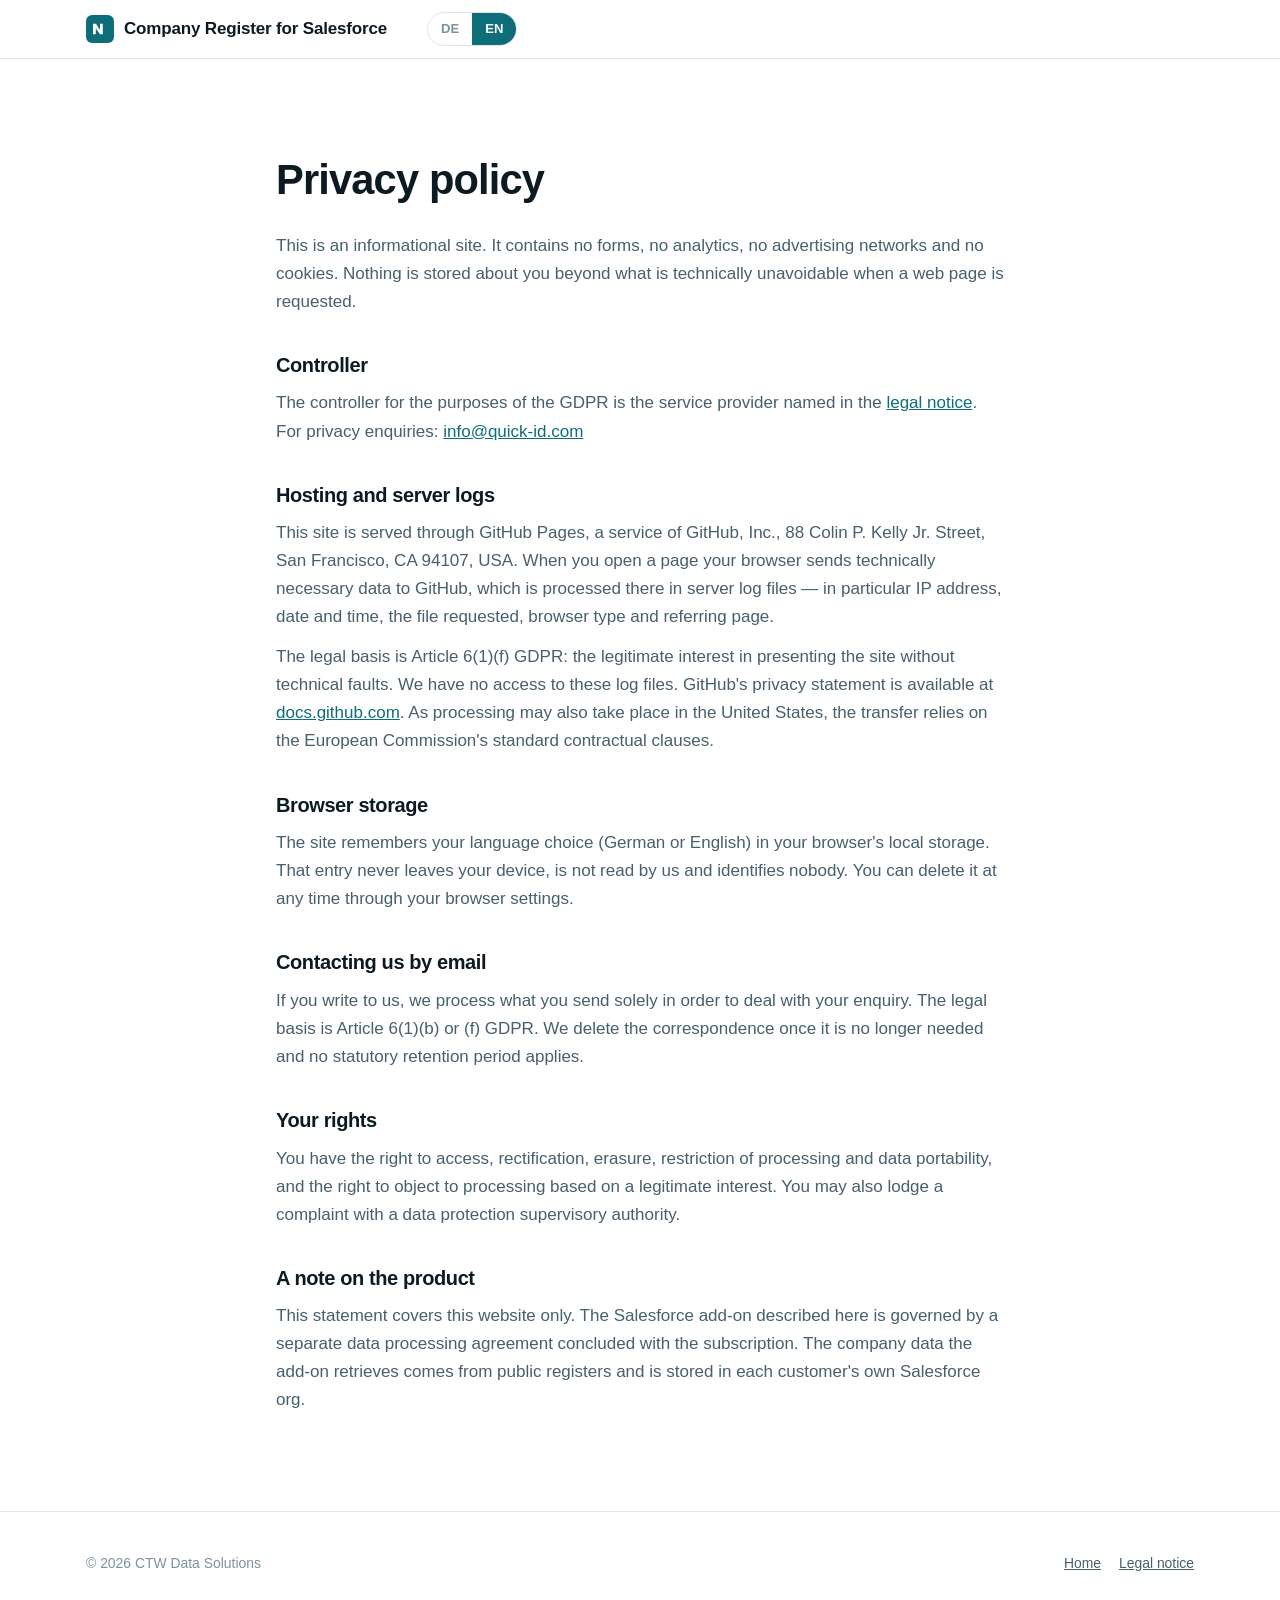
==== datenschutz.html @ 54452b5a "Produktseite: Handelsregister für Salesforce Statische Vertriebs- und Produktseite, Deutsch und Engl" ====
<!doctype html>
<html lang="de" data-lang="de">
<head>
<meta charset="utf-8">
<meta name="viewport" content="width=device-width, initial-scale=1">
<title>Datenschutz</title>
<meta name="description" content="Datenschutzerklärung.">
<meta name="robots" content="noindex">
<link rel="stylesheet" href="styles.css">
<link rel="icon" href="data:image/svg+xml,<svg xmlns='http://www.w3.org/2000/svg' viewBox='0 0 32 32'><rect width='32' height='32' rx='7' fill='%230d6e7a'/><path d='M8 22V10h3.4l4.6 7.2V10h3.2v12h-3.3L11.2 15v7z' fill='white'/></svg>">
<script>
  (function () {
    var lang = 'de';
    try {
      var saved = localStorage.getItem('nd-lang');
      if (saved === 'de' || saved === 'en') lang = saved;
      else if (!/^de/i.test(navigator.language || '')) lang = 'en';
    } catch (e) { /* blocked storage — keep the default */ }
    document.documentElement.setAttribute('data-lang', lang);
    document.documentElement.setAttribute('lang', lang);
  })();
</script>
</head>
<body>

<header>
  <nav class="nav">
    <a class="brand" href="index.html">
      <svg width="28" height="28" viewBox="0 0 32 32" aria-hidden="true">
        <rect width="32" height="32" rx="7" fill="#0d6e7a"/>
        <path d="M8 22V10h3.4l4.6 7.2V10h3.2v12h-3.3L11.2 15v7z" fill="#fff"/>
      </svg>
      <span data-lang="de">Handelsregister für Salesforce</span>
      <span data-lang="en">Company Register for Salesforce</span>
    </a>
    <div class="nav-actions">
      <div class="lang" role="group" aria-label="Sprache / Language">
        <button type="button" data-set-lang="de" aria-pressed="true">DE</button>
        <button type="button" data-set-lang="en" aria-pressed="false">EN</button>
      </div>
    </div>
  </nav>
</header>

<main>
<section>
  <div class="wrap legal">

    <h1><span data-lang="de">Datenschutzerklärung</span><span data-lang="en">Privacy policy</span></h1>

    <p>
      <span data-lang="de">Diese Seite ist eine reine Informationsseite. Sie enthält keine Formulare, keine Analysewerkzeuge, keine Werbenetzwerke und keine Cookies. Es werden keine Daten von Ihnen gespeichert, die über das hinausgehen, was beim Abruf einer Webseite technisch anfällt.</span>
      <span data-lang="en">This is an informational site. It contains no forms, no analytics, no advertising networks and no cookies. Nothing is stored about you beyond what is technically unavoidable when a web page is requested.</span>
    </p>

    <h2><span data-lang="de">Verantwortlicher</span><span data-lang="en">Controller</span></h2>
    <p>
      <span data-lang="de">Verantwortlich im Sinne der DSGVO ist der im <a href="impressum.html">Impressum</a> genannte Diensteanbieter. Kontakt in Datenschutzfragen:</span>
      <span data-lang="en">The controller for the purposes of the GDPR is the service provider named in the <a href="impressum.html">legal notice</a>. For privacy enquiries:</span>
      <a href="mailto:info@quick-id.com">info@quick-id.com</a>
    </p>

    <h2><span data-lang="de">Hosting und Server-Logfiles</span><span data-lang="en">Hosting and server logs</span></h2>
    <p>
      <span data-lang="de">Diese Seite wird über GitHub Pages bereitgestellt, einen Dienst der GitHub, Inc., 88 Colin P. Kelly Jr. Street, San Francisco, CA 94107, USA. Beim Abruf übermittelt Ihr Browser technisch notwendige Daten an GitHub, die dort in Server-Logfiles verarbeitet werden — insbesondere IP-Adresse, Datum und Uhrzeit, abgerufene Datei, Browsertyp und übermittelnde Seite.</span>
      <span data-lang="en">This site is served through GitHub Pages, a service of GitHub, Inc., 88 Colin P. Kelly Jr. Street, San Francisco, CA 94107, USA. When you open a page your browser sends technically necessary data to GitHub, which is processed there in server log files — in particular IP address, date and time, the file requested, browser type and referring page.</span>
    </p>
    <p>
      <span data-lang="de">Rechtsgrundlage ist Art. 6 Abs. 1 lit. f DSGVO: das berechtigte Interesse an einer technisch fehlerfreien Darstellung. Wir haben auf diese Logfiles keinen Zugriff. Die Datenschutzerklärung von GitHub ist unter <a href="https://docs.github.com/site-policy/privacy-policies/github-privacy-statement" target="_blank" rel="noopener">docs.github.com</a> abrufbar. Da die Verarbeitung auch in den USA stattfinden kann, stützt sich die Übermittlung auf die Standardvertragsklauseln der Europäischen Kommission.</span>
      <span data-lang="en">The legal basis is Article 6(1)(f) GDPR: the legitimate interest in presenting the site without technical faults. We have no access to these log files. GitHub's privacy statement is available at <a href="https://docs.github.com/site-policy/privacy-policies/github-privacy-statement" target="_blank" rel="noopener">docs.github.com</a>. As processing may also take place in the United States, the transfer relies on the European Commission's standard contractual clauses.</span>
    </p>

    <h2><span data-lang="de">Speicherung im Browser</span><span data-lang="en">Browser storage</span></h2>
    <p>
      <span data-lang="de">Die Seite merkt sich Ihre Sprachwahl (Deutsch oder Englisch) im lokalen Speicher Ihres Browsers. Dieser Eintrag verlässt Ihr Gerät nicht, wird von uns nicht ausgelesen und lässt keinen Rückschluss auf Ihre Person zu. Sie können ihn jederzeit über die Einstellungen Ihres Browsers löschen.</span>
      <span data-lang="en">The site remembers your language choice (German or English) in your browser's local storage. That entry never leaves your device, is not read by us and identifies nobody. You can delete it at any time through your browser settings.</span>
    </p>

    <h2><span data-lang="de">Kontaktaufnahme per E-Mail</span><span data-lang="en">Contacting us by email</span></h2>
    <p>
      <span data-lang="de">Wenn Sie uns schreiben, verarbeiten wir Ihre Angaben ausschließlich zur Bearbeitung Ihrer Anfrage. Rechtsgrundlage ist Art. 6 Abs. 1 lit. b bzw. lit. f DSGVO. Wir löschen die Korrespondenz, sobald sie nicht mehr erforderlich ist und keine gesetzlichen Aufbewahrungsfristen entgegenstehen.</span>
      <span data-lang="en">If you write to us, we process what you send solely in order to deal with your enquiry. The legal basis is Article 6(1)(b) or (f) GDPR. We delete the correspondence once it is no longer needed and no statutory retention period applies.</span>
    </p>

    <h2><span data-lang="de">Ihre Rechte</span><span data-lang="en">Your rights</span></h2>
    <p>
      <span data-lang="de">Sie haben das Recht auf Auskunft, Berichtigung, Löschung, Einschränkung der Verarbeitung, Datenübertragbarkeit sowie Widerspruch gegen eine Verarbeitung, die auf einem berechtigten Interesse beruht. Außerdem können Sie sich bei einer Datenschutzaufsichtsbehörde beschweren.</span>
      <span data-lang="en">You have the right to access, rectification, erasure, restriction of processing and data portability, and the right to object to processing based on a legitimate interest. You may also lodge a complaint with a data protection supervisory authority.</span>
    </p>

    <h2><span data-lang="de">Hinweis zum Produkt</span><span data-lang="en">A note on the product</span></h2>
    <p>
      <span data-lang="de">Diese Erklärung betrifft ausschließlich diese Webseite. Für das hier beschriebene Salesforce-Add-on gilt eine eigene Vereinbarung zur Auftragsverarbeitung, die mit dem Abonnement geschlossen wird. Die über das Add-on abgerufenen Unternehmensdaten stammen aus öffentlichen Registern und werden in der Salesforce-Organisation des jeweiligen Kunden gespeichert.</span>
      <span data-lang="en">This statement covers this website only. The Salesforce add-on described here is governed by a separate data processing agreement concluded with the subscription. The company data the add-on retrieves comes from public registers and is stored in each customer's own Salesforce org.</span>
    </p>

  </div>
</section>
</main>

<footer>
  <div class="wrap">
    <div>
      <span data-lang="de">© <span class="year">2026</span> CTW Data Solutions</span>
      <span data-lang="en">© <span class="year">2026</span> CTW Data Solutions</span>
    </div>
    <div class="footer-links">
      <a href="index.html"><span data-lang="de">Startseite</span><span data-lang="en">Home</span></a>
      <a href="impressum.html"><span data-lang="de">Impressum</span><span data-lang="en">Legal notice</span></a>
    </div>
  </div>
</footer>

<script src="app.js"></script>
</body>
</html>
---- styles.css ----
/* ---------------------------------------------------------------
   Company Register for Salesforce — marketing site
   Self-contained: no external fonts, no CDN, no build step.
   --------------------------------------------------------------- */

:root {
  --ink: #0c1b22;
  --ink-soft: #46606c;
  --ink-faint: #7b929c;
  --bg: #ffffff;
  --bg-alt: #f3f7f8;
  --bg-deep: #0c2730;
  --line: #dde7ea;
  --brand: #0d6e7a;
  --brand-strong: #0a545e;
  --brand-tint: #e3f2f3;
  --accent: #d98324;
  --shadow: 0 1px 2px rgba(12, 39, 48, .06), 0 12px 32px rgba(12, 39, 48, .09);
  --shadow-lg: 0 2px 4px rgba(12, 39, 48, .06), 0 28px 60px rgba(12, 39, 48, .16);
  --radius: 14px;
  --maxw: 1140px;
}

@media (prefers-color-scheme: dark) {
  :root:not([data-theme="light"]) {
    --ink: #e8f1f3;
    --ink-soft: #a7bfc7;
    --ink-faint: #7d96a0;
    --bg: #0b171c;
    --bg-alt: #101f26;
    --bg-deep: #081317;
    --line: #1e343d;
    --brand: #4fc3cf;
    --brand-strong: #7adbe5;
    --brand-tint: #11303a;
    --shadow: 0 1px 2px rgba(0, 0, 0, .4), 0 12px 32px rgba(0, 0, 0, .45);
    --shadow-lg: 0 2px 4px rgba(0, 0, 0, .4), 0 28px 60px rgba(0, 0, 0, .55);
  }
}

:root[data-theme="dark"] {
  --ink: #e8f1f3;
  --ink-soft: #a7bfc7;
  --ink-faint: #7d96a0;
  --bg: #0b171c;
  --bg-alt: #101f26;
  --bg-deep: #081317;
  --line: #1e343d;
  --brand: #4fc3cf;
  --brand-strong: #7adbe5;
  --brand-tint: #11303a;
  --shadow: 0 1px 2px rgba(0, 0, 0, .4), 0 12px 32px rgba(0, 0, 0, .45);
  --shadow-lg: 0 2px 4px rgba(0, 0, 0, .4), 0 28px 60px rgba(0, 0, 0, .55);
}

/* --- language switching -------------------------------------- */
:root[data-lang="de"] [data-lang="en"] { display: none !important; }
:root[data-lang="en"] [data-lang="de"] { display: none !important; }

/* --- base ----------------------------------------------------- */
* { box-sizing: border-box; }

html { scroll-behavior: smooth; scroll-padding-top: 84px; }

body {
  margin: 0;
  background: var(--bg);
  color: var(--ink);
  font-family: -apple-system, BlinkMacSystemFont, "Segoe UI", Roboto,
    "Helvetica Neue", Arial, sans-serif;
  font-size: 17px;
  line-height: 1.65;
  -webkit-font-smoothing: antialiased;
}

h1, h2, h3 { line-height: 1.18; letter-spacing: -.02em; margin: 0; }
h1 { font-size: clamp(2.1rem, 5.2vw, 3.4rem); font-weight: 760; }
h2 { font-size: clamp(1.55rem, 3.4vw, 2.3rem); font-weight: 720; }
h3 { font-size: 1.12rem; font-weight: 680; }
p { margin: 0; }

a { color: var(--brand); }

.wrap { max-width: var(--maxw); margin: 0 auto; padding: 0 16px; }

section { padding: 72px 0; }
@media (min-width: 760px) { section { padding: 96px 0; } }

.alt { background: var(--bg-alt); }

.eyebrow {
  font-size: .78rem;
  font-weight: 700;
  letter-spacing: .1em;
  text-transform: uppercase;
  color: var(--brand);
  margin-bottom: 14px;
}

.lead { font-size: 1.12rem; color: var(--ink-soft); max-width: 62ch; }

.section-head { max-width: 66ch; margin-bottom: 44px; }
.section-head p { margin-top: 14px; color: var(--ink-soft); }

/* --- header --------------------------------------------------- */
header {
  position: sticky;
  top: 0;
  z-index: 50;
  background: color-mix(in srgb, var(--bg) 88%, transparent);
  backdrop-filter: saturate(160%) blur(12px);
  border-bottom: 1px solid var(--line);
}

.nav {
  max-width: var(--maxw);
  margin: 0 auto;
  padding: 12px 16px;
  display: flex;
  align-items: center;
  gap: 18px;
}

.brand {
  display: flex;
  align-items: center;
  gap: 10px;
  font-weight: 700;
  color: var(--ink);
  text-decoration: none;
  letter-spacing: -.01em;
  white-space: nowrap;
}
.brand svg { flex: none; }

.nav-links {
  display: none;
  gap: 22px;
  margin-left: auto;
  font-size: .93rem;
}
.nav-links a { color: var(--ink-soft); text-decoration: none; }
.nav-links a:hover { color: var(--brand); }
@media (min-width: 900px) { .nav-links { display: flex; } }

.nav-actions { margin-left: auto; display: flex; align-items: center; gap: 10px; }
@media (min-width: 900px) { .nav-actions { margin-left: 22px; } }

.lang {
  display: inline-flex;
  border: 1px solid var(--line);
  border-radius: 999px;
  overflow: hidden;
  background: var(--bg);
}
.lang button {
  appearance: none;
  border: 0;
  background: transparent;
  color: var(--ink-faint);
  font: inherit;
  font-size: .82rem;
  font-weight: 650;
  padding: 5px 13px;
  cursor: pointer;
}
.lang button[aria-pressed="true"] { background: var(--brand); color: #fff; }

/* --- buttons -------------------------------------------------- */
.btn {
  display: inline-flex;
  align-items: center;
  justify-content: center;
  gap: 8px;
  padding: 12px 22px;
  border-radius: 999px;
  font-weight: 650;
  font-size: .98rem;
  text-decoration: none;
  border: 1px solid transparent;
  cursor: pointer;
  transition: transform .12s ease, box-shadow .12s ease;
}
.btn:hover { transform: translateY(-1px); }
.btn-primary { background: var(--brand); color: #fff; box-shadow: var(--shadow); }
.btn-primary:hover { background: var(--brand-strong); }
.btn-ghost { border-color: var(--line); color: var(--ink); background: var(--bg); }
.btn-sm { padding: 8px 16px; font-size: .88rem; }

/* --- hero ----------------------------------------------------- */
.hero {
  padding: 60px 0 0;
  background:
    radial-gradient(900px 420px at 15% -8%, var(--brand-tint), transparent 70%),
    radial-gradient(700px 360px at 92% 4%, var(--brand-tint), transparent 68%);
}
@media (min-width: 760px) { .hero { padding: 84px 0 0; } }

.hero h1 { margin-bottom: 20px; max-width: 16ch; }
.hero .lead { font-size: 1.2rem; }

.badge-row { display: flex; flex-wrap: wrap; gap: 8px; margin-bottom: 20px; }
.badge {
  display: inline-flex;
  align-items: center;
  gap: 7px;
  font-size: .78rem;
  font-weight: 650;
  letter-spacing: .02em;
  padding: 5px 12px;
  border-radius: 999px;
  background: var(--brand-tint);
  color: var(--brand-strong);
  border: 1px solid color-mix(in srgb, var(--brand) 22%, transparent);
}
.badge.neutral { background: transparent; color: var(--ink-faint); border-color: var(--line); }

.cta-row { display: flex; flex-wrap: wrap; gap: 12px; margin-top: 30px; }
.hero-note { margin-top: 16px; font-size: .9rem; color: var(--ink-faint); }

.hero-shot { margin-top: 52px; }

/* --- screenshot frame ----------------------------------------- */
.shot {
  border-radius: var(--radius);
  overflow: hidden;
  border: 1px solid var(--line);
  background: var(--bg-alt);
  box-shadow: var(--shadow);
}
.shot.big { box-shadow: var(--shadow-lg); }
.shot img { display: block; width: 100%; height: auto; }

.shot-bar {
  display: flex;
  align-items: center;
  gap: 6px;
  padding: 9px 13px;
  background: color-mix(in srgb, var(--bg-alt) 70%, var(--line));
  border-bottom: 1px solid var(--line);
}
.dot { width: 9px; height: 9px; border-radius: 50%; background: var(--ink-faint); opacity: .32; }
.shot-title {
  margin-left: 8px;
  font-size: .76rem;
  color: var(--ink-faint);
  font-weight: 600;
  overflow: hidden;
  text-overflow: ellipsis;
  white-space: nowrap;
}

figure { margin: 0; }
figcaption { margin-top: 12px; font-size: .88rem; color: var(--ink-faint); }

/* --- stats ---------------------------------------------------- */
.stats {
  display: grid;
  gap: 1px;
  grid-template-columns: 1fr;
  background: var(--line);
  border: 1px solid var(--line);
  border-radius: var(--radius);
  overflow: hidden;
  margin-top: 64px;
}
@media (min-width: 620px) { .stats { grid-template-columns: repeat(2, 1fr); } }
@media (min-width: 980px) { .stats { grid-template-columns: repeat(4, 1fr); } }

.stat { background: var(--bg); padding: 24px 22px; }
.stat b { display: block; font-size: 1.6rem; font-weight: 740; letter-spacing: -.02em; }
.stat span { display: block; margin-top: 6px; font-size: .9rem; color: var(--ink-soft); }

/* --- generic card grid ---------------------------------------- */
.grid { display: grid; gap: 18px; grid-template-columns: 1fr; }
@media (min-width: 680px) { .grid.cols-2 { grid-template-columns: repeat(2, 1fr); } }
@media (min-width: 760px) { .grid.cols-3 { grid-template-columns: repeat(3, 1fr); } }
@media (min-width: 680px) { .grid.cols-3 { grid-template-columns: repeat(2, 1fr); } }

.card {
  background: var(--bg);
  border: 1px solid var(--line);
  border-radius: var(--radius);
  padding: 26px 24px;
}
.card h3 { margin-bottom: 9px; }
.card p { color: var(--ink-soft); font-size: .97rem; }

.icon {
  width: 38px;
  height: 38px;
  border-radius: 10px;
  background: var(--brand-tint);
  color: var(--brand-strong);
  display: grid;
  place-items: center;
  margin-bottom: 16px;
}

/* --- feature rows --------------------------------------------- */
.feature { display: grid; gap: 36px; align-items: center; grid-template-columns: 1fr; }
.feature + .feature { margin-top: 88px; }
@media (min-width: 940px) {
  .feature { grid-template-columns: 0.85fr 1.15fr; gap: 56px; }
  /* Reordering alone is not enough: the tracks keep their widths, so the
     media would land in the narrow column. Swap the track sizes too. */
  .feature.flip { grid-template-columns: 1.15fr 0.85fr; }
  .feature.flip .feature-text { order: 2; }
  .feature.flip .feature-media { order: 1; }
}

.feature-text h3 {
  font-size: clamp(1.35rem, 2.6vw, 1.8rem);
  letter-spacing: -.02em;
  margin-bottom: 14px;
}
.feature-text p { color: var(--ink-soft); }
.feature-text ul { margin: 18px 0 0; padding: 0; list-style: none; }
.feature-text li {
  position: relative;
  padding-left: 26px;
  margin-bottom: 9px;
  font-size: .96rem;
  color: var(--ink-soft);
}
.feature-text li::before {
  content: "";
  position: absolute;
  left: 4px;
  top: .62em;
  width: 7px;
  height: 7px;
  border-radius: 2px;
  background: var(--brand);
}

.media-stack { display: grid; gap: 18px; }

/* --- steps ---------------------------------------------------- */
.steps { counter-reset: step; display: grid; gap: 18px; grid-template-columns: 1fr; }
@media (min-width: 820px) { .steps { grid-template-columns: repeat(3, 1fr); } }
.step { background: var(--bg); border: 1px solid var(--line); border-radius: var(--radius); padding: 26px 24px; }
.step::before {
  counter-increment: step;
  content: counter(step);
  display: grid;
  place-items: center;
  width: 32px;
  height: 32px;
  border-radius: 50%;
  background: var(--brand);
  color: #fff;
  font-weight: 700;
  font-size: .92rem;
  margin-bottom: 16px;
}
.step h3 { margin-bottom: 8px; }
.step p { color: var(--ink-soft); font-size: .96rem; }

/* --- dark band ------------------------------------------------ */
.band { background: var(--bg-deep); color: #e9f3f5; }
.band h2, .band h3 { color: #fff; }
.band p { color: #a9c3ca; }
.band .eyebrow { color: #68cfdb; }
.band .card { background: rgba(255, 255, 255, .045); border-color: rgba(255, 255, 255, .11); }
.band .card p { color: #a9c3ca; }
.band .icon { background: rgba(104, 207, 219, .16); color: #8fe0ea; }

/* --- faq ------------------------------------------------------ */
.faq { border-top: 1px solid var(--line); }
details {
  border-bottom: 1px solid var(--line);
  padding: 20px 0;
}
summary {
  cursor: pointer;
  font-weight: 650;
  list-style: none;
  display: flex;
  justify-content: space-between;
  gap: 18px;
  align-items: baseline;
}
summary::-webkit-details-marker { display: none; }
summary::after { content: "+"; color: var(--brand); font-weight: 700; font-size: 1.3rem; line-height: 1; }
details[open] summary::after { content: "\2013"; }
details p { margin-top: 12px; color: var(--ink-soft); max-width: 72ch; }

/* --- contact -------------------------------------------------- */
.contact-box {
  border: 1px solid var(--line);
  border-radius: var(--radius);
  background: var(--bg);
  padding: 40px 32px;
  text-align: center;
  box-shadow: var(--shadow);
}
.contact-box p { color: var(--ink-soft); margin: 14px auto 0; max-width: 54ch; }

/* --- footer --------------------------------------------------- */
footer {
  border-top: 1px solid var(--line);
  padding: 40px 0;
  font-size: .87rem;
  color: var(--ink-faint);
}
footer .wrap { display: grid; gap: 14px; }
@media (min-width: 760px) {
  footer .wrap { grid-template-columns: 1fr auto; align-items: center; }
}
footer a { color: var(--ink-soft); }

@media (prefers-reduced-motion: reduce) {
  html { scroll-behavior: auto; }
  .btn:hover { transform: none; }
}

/* --- narrow screens: keep the header on one line ---------------
   The product name is long in both languages and pushed the
   language switch and the call to action off-screen at 390px. */
@media (max-width: 719px) {
  .brand span { display: none; }
  .nav { gap: 12px; }
  .nav-actions { flex: none; }
  h1 { max-width: none; }
}

body { overflow-x: hidden; }

/* Some source screenshots end mid-content because the viewport did, which
   reads as a rendering fault. A fade at the bottom edge makes it read as
   "this continues below" instead. */
.shot.tall img {
  -webkit-mask-image: linear-gradient(to bottom, #000 88%, transparent 100%);
  mask-image: linear-gradient(to bottom, #000 88%, transparent 100%);
}

.footer-links { display: flex; flex-wrap: wrap; gap: 18px; }

/* --- legal pages ---------------------------------------------- */
.legal { max-width: 760px; }
.legal h1 { font-size: clamp(1.8rem, 4vw, 2.6rem); margin-bottom: 28px; }
.legal h2 { font-size: 1.25rem; margin: 38px 0 12px; }
.legal p, .legal li { color: var(--ink-soft); }
.legal p + p { margin-top: 12px; }
.legal address { font-style: normal; white-space: pre-line; }
.legal ul { padding-left: 22px; }
.legal li { margin-bottom: 8px; }

/* Marks every value still to be supplied. Delete this rule once the
   placeholders below are gone and it will be obvious if any remain. */
.todo {
  background: #fff3cd;
  color: #7a4e00;
  padding: 1px 7px;
  border-radius: 4px;
  font-weight: 650;
  white-space: nowrap;
}
:root[data-theme="dark"] .todo { background: #4a3708; color: #ffd98a; }

@media (prefers-color-scheme: dark) {
  :root:not([data-theme="light"]) .todo { background: #4a3708; color: #ffd98a; }
}

.notice {
  border: 1px solid var(--accent);
  background: color-mix(in srgb, var(--accent) 10%, transparent);
  border-radius: var(--radius);
  padding: 18px 20px;
  margin-bottom: 36px;
}
.notice p { color: var(--ink); font-size: .95rem; }
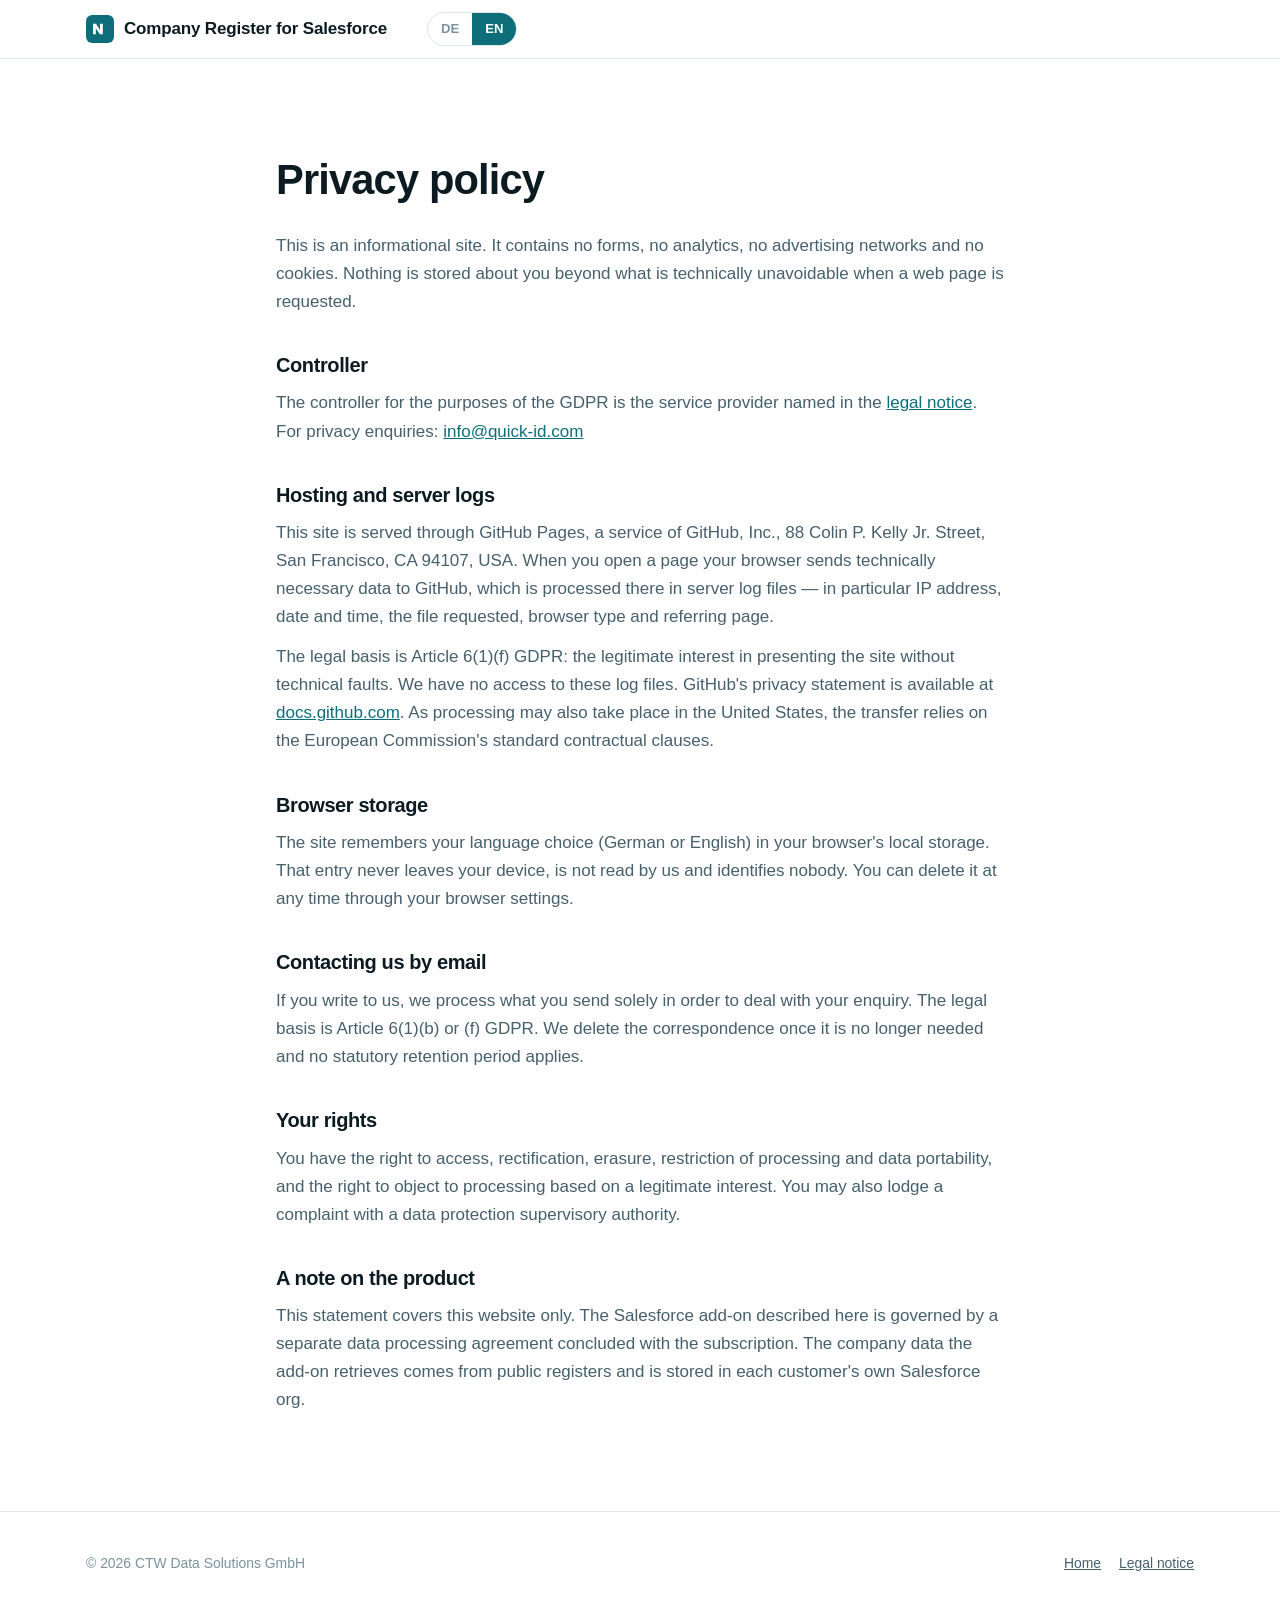
==== commit da34f727: "Impressum vollständig, Seite für Suchmaschinen freigegeben" ====
--- a/datenschutz.html
+++ b/datenschutz.html
@@ -101,8 +101,8 @@
 <footer>
   <div class="wrap">
     <div>
-      <span data-lang="de">© <span class="year">2026</span> CTW Data Solutions</span>
-      <span data-lang="en">© <span class="year">2026</span> CTW Data Solutions</span>
+      <span data-lang="de">© <span class="year">2026</span> CTW Data Solutions GmbH</span>
+      <span data-lang="en">© <span class="year">2026</span> CTW Data Solutions GmbH</span>
     </div>
     <div class="footer-links">
       <a href="index.html"><span data-lang="de">Startseite</span><span data-lang="en">Home</span></a>
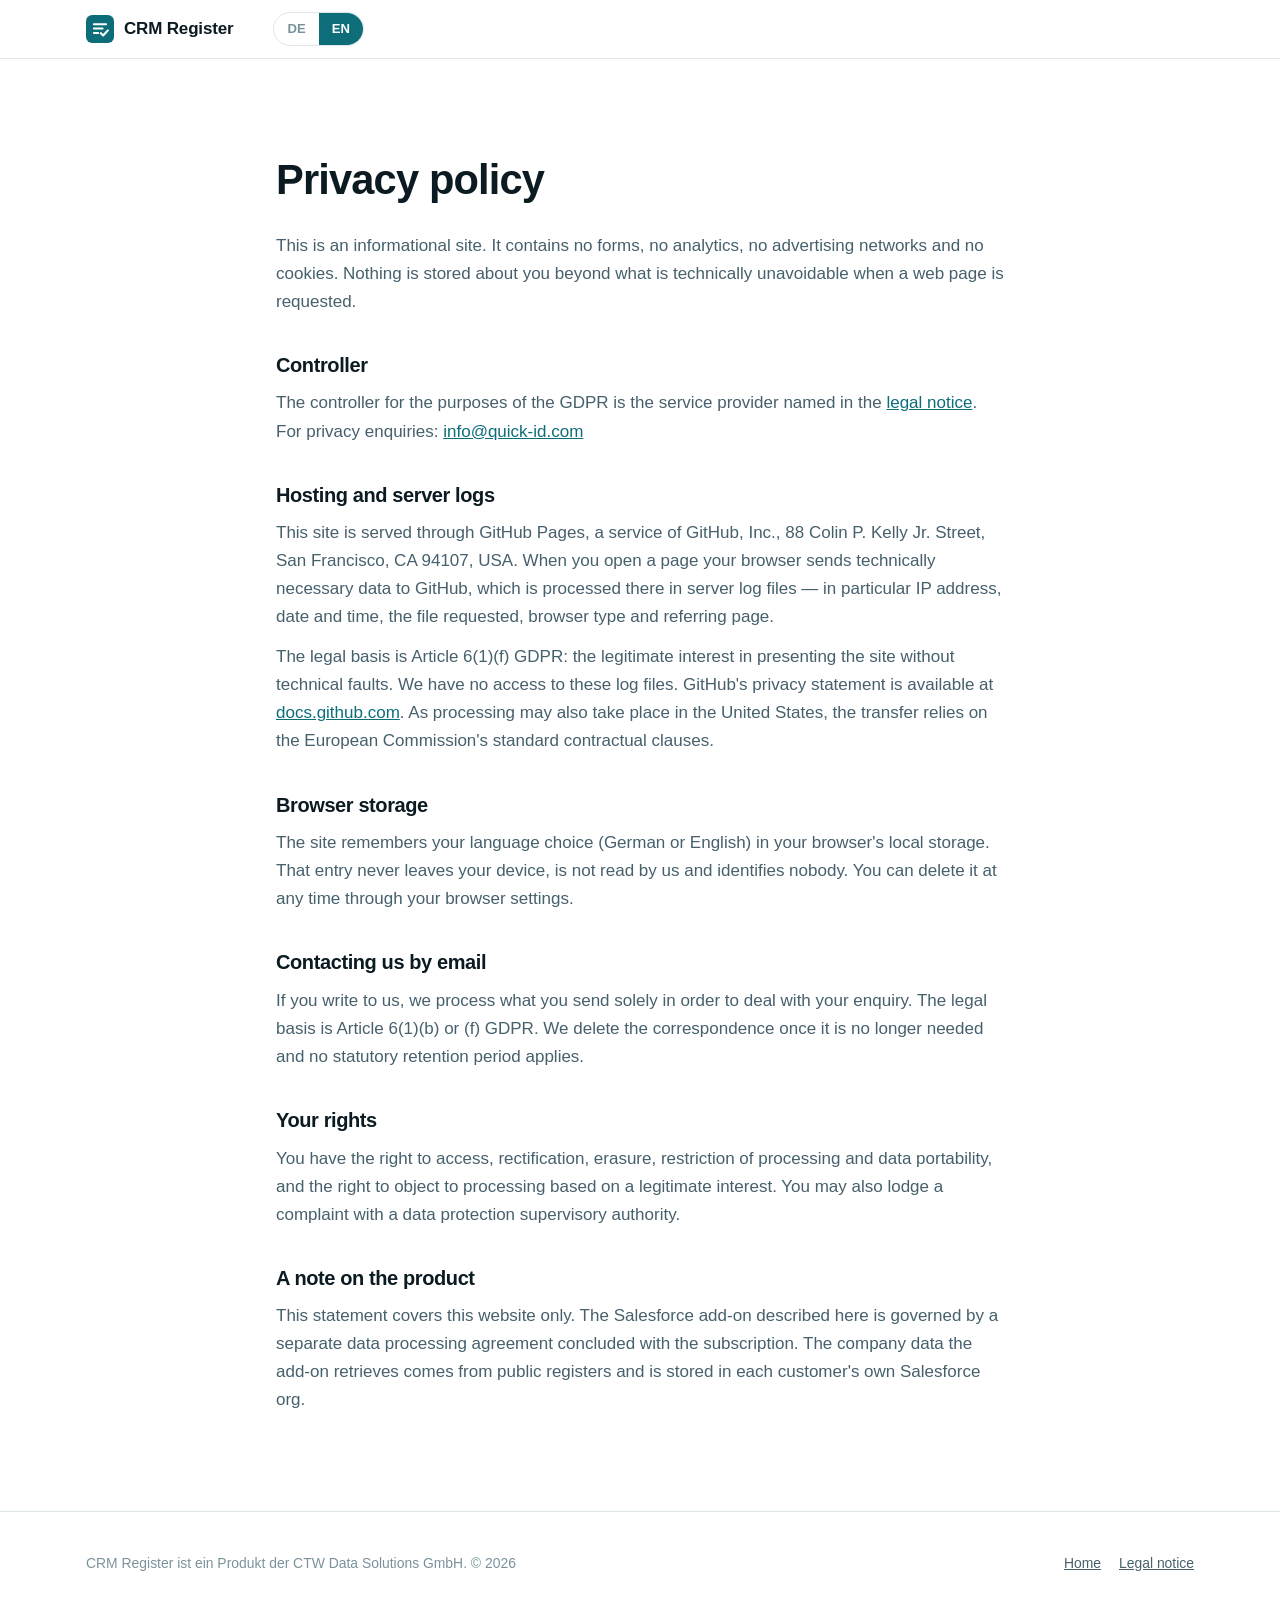
==== commit 6b273b9a: "CRM Register: Marke, Zeichen und Metadaten" ====
--- a/datenschutz.html
+++ b/datenschutz.html
@@ -3,11 +3,11 @@
 <head>
 <meta charset="utf-8">
 <meta name="viewport" content="width=device-width, initial-scale=1">
-<title>Datenschutz</title>
+<title>Datenschutz — CRM Register</title>
 <meta name="description" content="Datenschutzerklärung.">
 <meta name="robots" content="noindex">
 <link rel="stylesheet" href="styles.css">
-<link rel="icon" href="data:image/svg+xml,<svg xmlns='http://www.w3.org/2000/svg' viewBox='0 0 32 32'><rect width='32' height='32' rx='7' fill='%230d6e7a'/><path d='M8 22V10h3.4l4.6 7.2V10h3.2v12h-3.3L11.2 15v7z' fill='white'/></svg>">
+<link rel="icon" href="data:image/svg+xml,<svg xmlns='http://www.w3.org/2000/svg' viewBox='0 0 32 32'><rect width='32' height='32' rx='7' fill='%230d6e7a'/><path d='M9 10.5h14M9 15.5h10' stroke='white' stroke-width='2.2' stroke-linecap='round'/><path d='M9 20.5h5' stroke='white' stroke-width='2.2' stroke-linecap='round'/><path d='M17 20.8l2.6 2.6 5.4-5.8' fill='none' stroke='white' stroke-width='2.4' stroke-linecap='round' stroke-linejoin='round'/></svg>">
 <script>
   (function () {
     var lang = 'de';
@@ -27,11 +27,10 @@
   <nav class="nav">
     <a class="brand" href="index.html">
       <svg width="28" height="28" viewBox="0 0 32 32" aria-hidden="true">
-        <rect width="32" height="32" rx="7" fill="#0d6e7a"/>
-        <path d="M8 22V10h3.4l4.6 7.2V10h3.2v12h-3.3L11.2 15v7z" fill="#fff"/>
+        <rect width="32" height="32" rx="7" fill="#0d6e7a"/><path d="M9 10.5h14M9 15.5h10" stroke="#fff" stroke-width="2.2" stroke-linecap="round"/><path d="M9 20.5h5" stroke="#fff" stroke-width="2.2" stroke-linecap="round"/><path d="M17 20.8l2.6 2.6 5.4-5.8" fill="none" stroke="#fff" stroke-width="2.4" stroke-linecap="round" stroke-linejoin="round"/>
       </svg>
-      <span data-lang="de">Handelsregister für Salesforce</span>
-      <span data-lang="en">Company Register for Salesforce</span>
+      <span data-lang="de">CRM Register</span>
+      <span data-lang="en">CRM Register</span>
     </a>
     <div class="nav-actions">
       <div class="lang" role="group" aria-label="Sprache / Language">
@@ -101,8 +100,8 @@
 <footer>
   <div class="wrap">
     <div>
-      <span data-lang="de">© <span class="year">2026</span> CTW Data Solutions GmbH</span>
-      <span data-lang="en">© <span class="year">2026</span> CTW Data Solutions GmbH</span>
+      <span data-lang="de">CRM Register ist ein Produkt der CTW Data Solutions GmbH. © <span class="year">2026</span></span>
+      <span data-lang="en">CRM Register ist ein Produkt der CTW Data Solutions GmbH. © <span class="year">2026</span></span>
     </div>
     <div class="footer-links">
       <a href="index.html"><span data-lang="de">Startseite</span><span data-lang="en">Home</span></a>
--- a/styles.css
+++ b/styles.css
@@ -419,7 +419,9 @@
    The product name is long in both languages and pushed the
    language switch and the call to action off-screen at 390px. */
 @media (max-width: 719px) {
-  .brand span { display: none; }
+  /* "CRM Register" passt, anders als der frühere Produktname, auch neben
+     Sprachumschalter und Schaltfläche. Erst darunter weicht er dem Zeichen. */
+  .brand { font-size: .95rem; }
   .nav { gap: 12px; }
   .nav-actions { flex: none; }
   h1 { max-width: none; }
@@ -471,3 +473,7 @@
   margin-bottom: 36px;
 }
 .notice p { color: var(--ink); font-size: .95rem; }
+
+@media (max-width: 399px) {
+  .brand span { display: none; }
+}
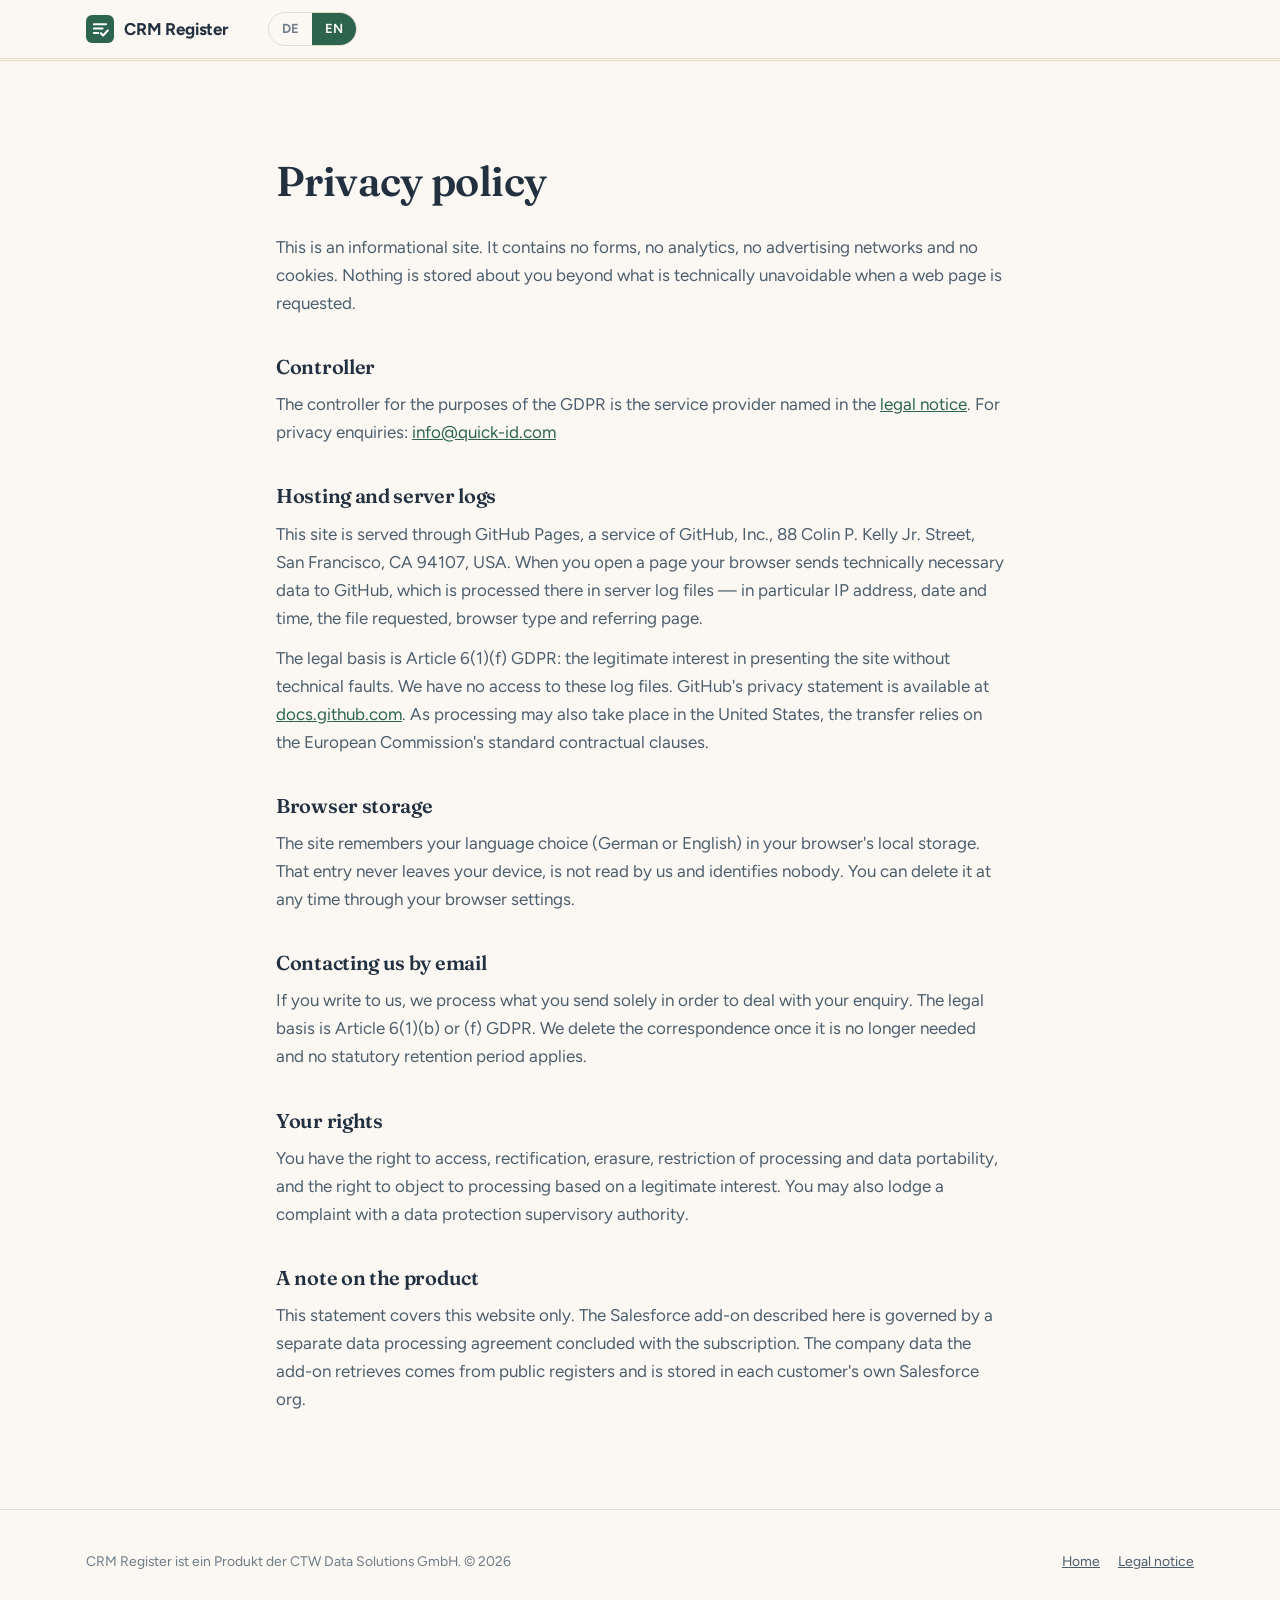
==== commit 6196b3b7: "Richtung D auf die Seite angewendet, SEO-Grundlagen" ====
--- a/datenschutz.html
+++ b/datenschutz.html
@@ -6,8 +6,11 @@
 <title>Datenschutz — CRM Register</title>
 <meta name="description" content="Datenschutzerklärung.">
 <meta name="robots" content="noindex">
+<link rel="preconnect" href="https://fonts.googleapis.com">
+<link rel="preconnect" href="https://fonts.gstatic.com" crossorigin>
+<link href="https://fonts.googleapis.com/css2?family=Fraunces:opsz,wght@9..144,500;9..144,600;9..144,700&family=Figtree:wght@400;500;600;700&display=swap" rel="stylesheet">
 <link rel="stylesheet" href="styles.css">
-<link rel="icon" href="data:image/svg+xml,<svg xmlns='http://www.w3.org/2000/svg' viewBox='0 0 32 32'><rect width='32' height='32' rx='7' fill='%230d6e7a'/><path d='M9 10.5h14M9 15.5h10' stroke='white' stroke-width='2.2' stroke-linecap='round'/><path d='M9 20.5h5' stroke='white' stroke-width='2.2' stroke-linecap='round'/><path d='M17 20.8l2.6 2.6 5.4-5.8' fill='none' stroke='white' stroke-width='2.4' stroke-linecap='round' stroke-linejoin='round'/></svg>">
+<link rel="icon" href="data:image/svg+xml,<svg xmlns='http://www.w3.org/2000/svg' viewBox='0 0 32 32'><rect width='32' height='32' rx='7' fill='%232c6450'/><path d='M9 10.5h14M9 15.5h10' stroke='white' stroke-width='2.2' stroke-linecap='round'/><path d='M9 20.5h5' stroke='white' stroke-width='2.2' stroke-linecap='round'/><path d='M17 20.8l2.6 2.6 5.4-5.8' fill='none' stroke='white' stroke-width='2.4' stroke-linecap='round' stroke-linejoin='round'/></svg>">
 <script>
   (function () {
     var lang = 'de';
@@ -27,7 +30,7 @@
   <nav class="nav">
     <a class="brand" href="index.html">
       <svg width="28" height="28" viewBox="0 0 32 32" aria-hidden="true">
-        <rect width="32" height="32" rx="7" fill="#0d6e7a"/><path d="M9 10.5h14M9 15.5h10" stroke="#fff" stroke-width="2.2" stroke-linecap="round"/><path d="M9 20.5h5" stroke="#fff" stroke-width="2.2" stroke-linecap="round"/><path d="M17 20.8l2.6 2.6 5.4-5.8" fill="none" stroke="#fff" stroke-width="2.4" stroke-linecap="round" stroke-linejoin="round"/>
+        <rect width="32" height="32" rx="7" fill="#2c6450"/><path d="M9 10.5h14M9 15.5h10" stroke="#fff" stroke-width="2.2" stroke-linecap="round"/><path d="M9 20.5h5" stroke="#fff" stroke-width="2.2" stroke-linecap="round"/><path d="M17 20.8l2.6 2.6 5.4-5.8" fill="none" stroke="#fff" stroke-width="2.4" stroke-linecap="round" stroke-linejoin="round"/>
       </svg>
       <span data-lang="de">CRM Register</span>
       <span data-lang="en">CRM Register</span>
--- a/styles.css
+++ b/styles.css
@@ -3,54 +3,68 @@
    Self-contained: no external fonts, no CDN, no build step.
    --------------------------------------------------------------- */
 
+/* Richtung D — "amtlich und warm": Struktur und Zahlentypografie der
+   amtlichen Richtung (A), Palette der zugewandten Richtung (C). Siehe das
+   Moodboard und docs/MARKETING.md. Sand statt Weiß, Moos statt Teal, kaum
+   Rundung, praktisch kein Schatten — Trennung läuft über Linien. */
 :root {
-  --ink: #0c1b22;
-  --ink-soft: #46606c;
-  --ink-faint: #7b929c;
-  --bg: #ffffff;
-  --bg-alt: #f3f7f8;
-  --bg-deep: #0c2730;
-  --line: #dde7ea;
-  --brand: #0d6e7a;
-  --brand-strong: #0a545e;
-  --brand-tint: #e3f2f3;
-  --accent: #d98324;
-  --shadow: 0 1px 2px rgba(12, 39, 48, .06), 0 12px 32px rgba(12, 39, 48, .09);
-  --shadow-lg: 0 2px 4px rgba(12, 39, 48, .06), 0 28px 60px rgba(12, 39, 48, .16);
-  --radius: 14px;
+  --ink: #22303f;
+  --ink-soft: #4c5e6c;
+  --ink-faint: #6e7c87;
+  --bg: #fbf8f3;
+  --bg-alt: #f3ede1;
+  --bg-deep: #1b2630;
+  --line: #e4dac9;
+  --brand: #2c6450;
+  --brand-strong: #1c4635;
+  --brand-tint: #dcebe2;
+  --accent: #d9a441;
+  --danger: #a33a2a;
+  /* Fast flach: eine knappe Kontur statt der weichen SaaS-Schatten, die hier
+     bewusst vermieden werden. */
+  --on-brand: #fdfbf6;
+  --shadow: 0 1px 2px rgba(34, 48, 63, .09);
+  --shadow-lg: 0 1px 2px rgba(34, 48, 63, .07), 0 10px 24px rgba(34, 48, 63, .08);
+  --radius: 4px;
   --maxw: 1140px;
 }
 
 @media (prefers-color-scheme: dark) {
   :root:not([data-theme="light"]) {
-    --ink: #e8f1f3;
-    --ink-soft: #a7bfc7;
-    --ink-faint: #7d96a0;
-    --bg: #0b171c;
-    --bg-alt: #101f26;
-    --bg-deep: #081317;
-    --line: #1e343d;
-    --brand: #4fc3cf;
-    --brand-strong: #7adbe5;
-    --brand-tint: #11303a;
-    --shadow: 0 1px 2px rgba(0, 0, 0, .4), 0 12px 32px rgba(0, 0, 0, .45);
-    --shadow-lg: 0 2px 4px rgba(0, 0, 0, .4), 0 28px 60px rgba(0, 0, 0, .55);
+    --ink: #f2eee4;
+    --ink-soft: #c7c0af;
+    --ink-faint: #8d8a7e;
+    --bg: #171f29;
+    --bg-alt: #1d2630;
+    --bg-deep: #0f151c;
+    --line: #2e3b46;
+    --brand: #74c49e;
+    --brand-strong: #9bdcbc;
+    --brand-tint: #1f3a30;
+    --accent: #e3b968;
+    --danger: #d88871;
+    --on-brand: #0f151c;
+    --shadow: 0 1px 2px rgba(0, 0, 0, .4);
+    --shadow-lg: 0 1px 2px rgba(0, 0, 0, .4), 0 10px 24px rgba(0, 0, 0, .35);
   }
 }
 
 :root[data-theme="dark"] {
-  --ink: #e8f1f3;
-  --ink-soft: #a7bfc7;
-  --ink-faint: #7d96a0;
-  --bg: #0b171c;
-  --bg-alt: #101f26;
-  --bg-deep: #081317;
-  --line: #1e343d;
-  --brand: #4fc3cf;
-  --brand-strong: #7adbe5;
-  --brand-tint: #11303a;
-  --shadow: 0 1px 2px rgba(0, 0, 0, .4), 0 12px 32px rgba(0, 0, 0, .45);
-  --shadow-lg: 0 2px 4px rgba(0, 0, 0, .4), 0 28px 60px rgba(0, 0, 0, .55);
+  --ink: #f2eee4;
+  --ink-soft: #c7c0af;
+  --ink-faint: #8d8a7e;
+  --bg: #171f29;
+  --bg-alt: #1d2630;
+  --bg-deep: #0f151c;
+  --line: #2e3b46;
+  --brand: #74c49e;
+  --brand-strong: #9bdcbc;
+  --brand-tint: #1f3a30;
+  --accent: #e3b968;
+  --danger: #d88871;
+  --on-brand: #0f151c;
+  --shadow: 0 1px 2px rgba(0, 0, 0, .4);
+  --shadow-lg: 0 1px 2px rgba(0, 0, 0, .4), 0 10px 24px rgba(0, 0, 0, .35);
 }
 
 /* --- language switching -------------------------------------- */
@@ -66,17 +80,22 @@
   margin: 0;
   background: var(--bg);
   color: var(--ink);
-  font-family: -apple-system, BlinkMacSystemFont, "Segoe UI", Roboto,
-    "Helvetica Neue", Arial, sans-serif;
+  font-family: "Figtree", -apple-system, BlinkMacSystemFont, "Segoe UI",
+    Roboto, "Helvetica Neue", Arial, sans-serif;
   font-size: 17px;
   line-height: 1.65;
   -webkit-font-smoothing: antialiased;
 }
 
-h1, h2, h3 { line-height: 1.18; letter-spacing: -.02em; margin: 0; }
-h1 { font-size: clamp(2.1rem, 5.2vw, 3.4rem); font-weight: 760; }
-h2 { font-size: clamp(1.55rem, 3.4vw, 2.3rem); font-weight: 720; }
-h3 { font-size: 1.12rem; font-weight: 680; }
+h1, h2, h3 {
+  font-family: "Fraunces", Georgia, serif;
+  line-height: 1.16;
+  letter-spacing: -.015em;
+  margin: 0;
+}
+h1 { font-size: clamp(2.1rem, 5.2vw, 3.4rem); font-weight: 600; }
+h2 { font-size: clamp(1.55rem, 3.4vw, 2.3rem); font-weight: 600; }
+h3 { font-size: 1.12rem; font-weight: 600; }
 p { margin: 0; }
 
 a { color: var(--brand); }
@@ -109,7 +128,7 @@
   z-index: 50;
   background: color-mix(in srgb, var(--bg) 88%, transparent);
   backdrop-filter: saturate(160%) blur(12px);
-  border-bottom: 1px solid var(--line);
+  border-bottom: 3px double var(--line);
 }
 
 .nav {
@@ -164,7 +183,7 @@
   padding: 5px 13px;
   cursor: pointer;
 }
-.lang button[aria-pressed="true"] { background: var(--brand); color: #fff; }
+.lang button[aria-pressed="true"] { background: var(--brand); color: var(--on-brand); }
 
 /* --- buttons -------------------------------------------------- */
 .btn {
@@ -182,7 +201,7 @@
   transition: transform .12s ease, box-shadow .12s ease;
 }
 .btn:hover { transform: translateY(-1px); }
-.btn-primary { background: var(--brand); color: #fff; box-shadow: var(--shadow); }
+.btn-primary { background: var(--brand); color: var(--on-brand); box-shadow: var(--shadow); }
 .btn-primary:hover { background: var(--brand-strong); }
 .btn-ghost { border-color: var(--line); color: var(--ink); background: var(--bg); }
 .btn-sm { padding: 8px 16px; font-size: .88rem; }
@@ -268,7 +287,14 @@
 @media (min-width: 980px) { .stats { grid-template-columns: repeat(4, 1fr); } }
 
 .stat { background: var(--bg); padding: 24px 22px; }
-.stat b { display: block; font-size: 1.6rem; font-weight: 740; letter-spacing: -.02em; }
+.stat b {
+  display: block;
+  font-family: "Fraunces", Georgia, serif;
+  font-variant-numeric: tabular-nums;
+  font-size: 1.6rem;
+  font-weight: 600;
+  letter-spacing: -.01em;
+}
 .stat span { display: block; margin-top: 6px; font-size: .9rem; color: var(--ink-soft); }
 
 /* --- generic card grid ---------------------------------------- */
@@ -349,7 +375,7 @@
   height: 32px;
   border-radius: 50%;
   background: var(--brand);
-  color: #fff;
+  color: var(--on-brand);
   font-weight: 700;
   font-size: .92rem;
   margin-bottom: 16px;
@@ -358,13 +384,13 @@
 .step p { color: var(--ink-soft); font-size: .96rem; }
 
 /* --- dark band ------------------------------------------------ */
-.band { background: var(--bg-deep); color: #e9f3f5; }
-.band h2, .band h3 { color: #fff; }
-.band p { color: #a9c3ca; }
-.band .eyebrow { color: #68cfdb; }
-.band .card { background: rgba(255, 255, 255, .045); border-color: rgba(255, 255, 255, .11); }
-.band .card p { color: #a9c3ca; }
-.band .icon { background: rgba(104, 207, 219, .16); color: #8fe0ea; }
+.band { background: var(--bg-deep); color: #f0ece1; }
+.band h2, .band h3 { color: #fdfbf6; }
+.band p { color: #c3bfaf; }
+.band .eyebrow { color: #7fcbaa; }
+.band .card { background: rgba(251, 248, 243, .05); border-color: rgba(251, 248, 243, .12); }
+.band .card p { color: #c3bfaf; }
+.band .icon { background: rgba(127, 203, 170, .16); color: #a3e0c4; }
 
 /* --- faq ------------------------------------------------------ */
 .faq { border-top: 1px solid var(--line); }
